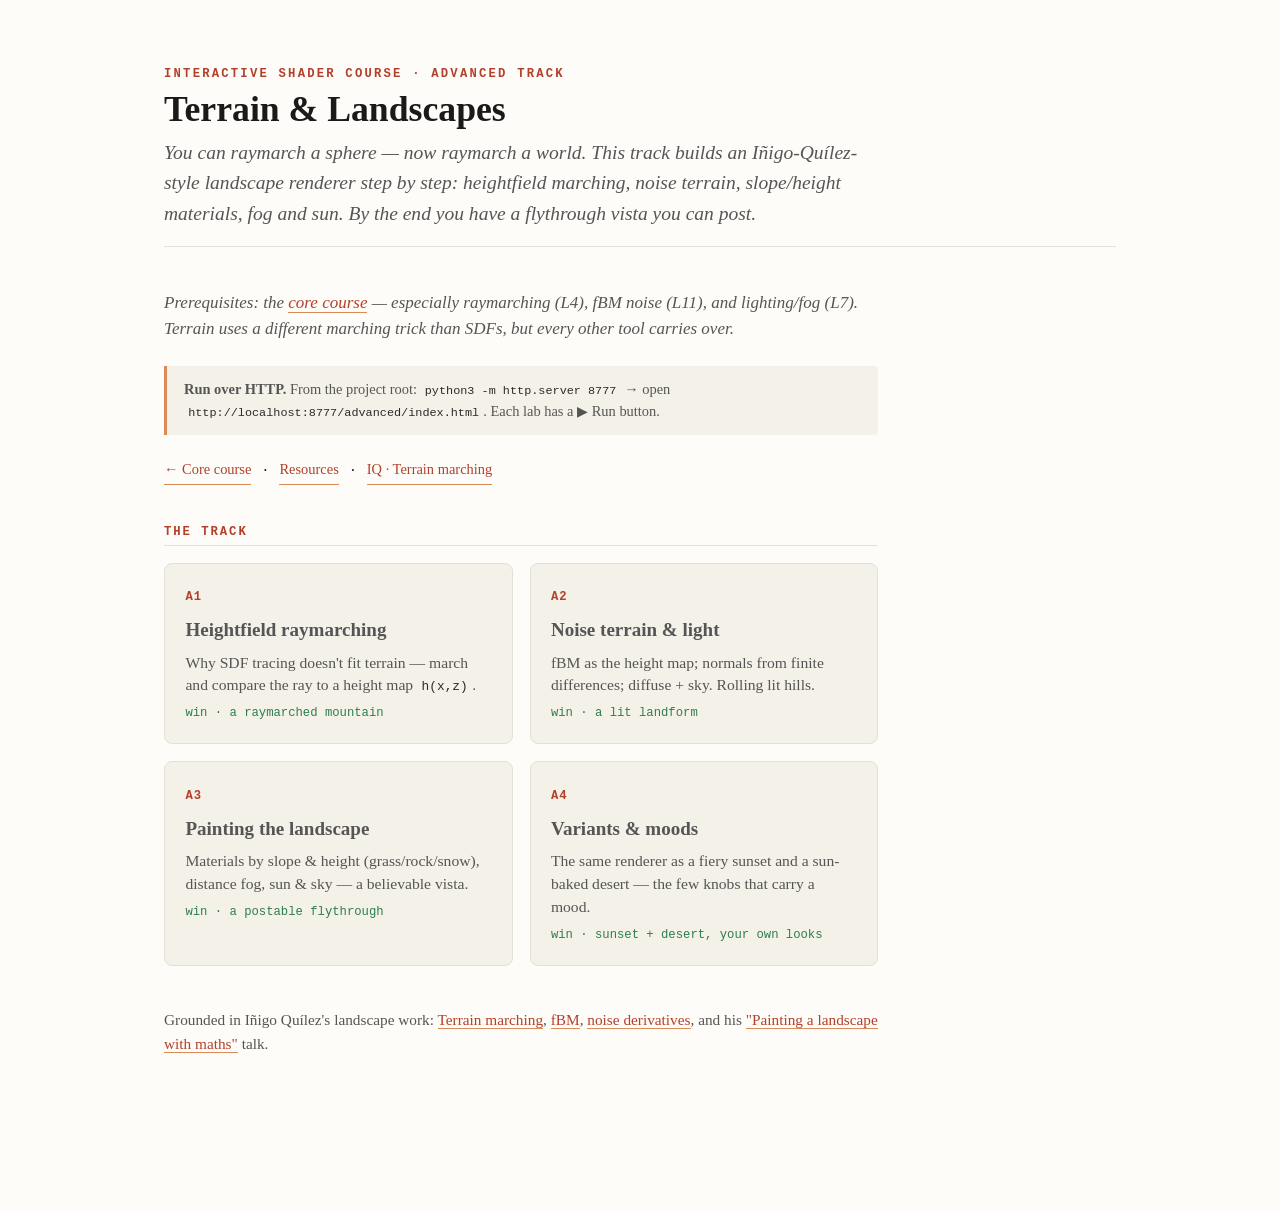
==== advanced/index.html @ 478e91cb "Advanced raymarching track: terrain & landscapes (A1–A4, live WebGL labs)" ====
<!doctype html>
<html lang="en">
<head>
<meta charset="utf-8">
<meta name="viewport" content="width=device-width,initial-scale=1">
<title>Advanced — Terrain &amp; Landscapes</title>
<link rel="stylesheet" href="../assets/lesson.css">
<style>
  body { max-width: 60rem; }
  .group-label { font: 600 0.72rem/1 ui-monospace, monospace; letter-spacing: 0.16em; text-transform: uppercase;
    color: var(--accent); margin: 2.4rem 0 1rem; padding-bottom: 0.4rem; border-bottom: 1px solid var(--rule); }
  .cards { display: grid; grid-template-columns: 1fr 1fr; gap: 1rem; max-width: none; }
  @media (max-width: 680px){ .cards { grid-template-columns: 1fr; } }
  .card { display: block; border: 1px solid var(--rule); border-radius: 8px; padding: 1.1rem 1.2rem;
    background: var(--code-bg); text-decoration: none; color: var(--ink); transition: border-color .12s, transform .12s; }
  .card:hover { border-color: var(--accent); transform: translateY(-2px); }
  .card .n { font: 700 0.72rem/1 ui-monospace, monospace; color: var(--accent); letter-spacing: 0.08em; }
  .card h3 { margin: 0.4rem 0; font-size: 1.12rem; }
  .card p { margin: 0; font-size: 0.92rem; color: var(--ink-soft); line-height: 1.45; }
  .card .win { display:inline-block; margin-top:0.6rem; font: 0.72rem/1 ui-monospace,monospace; color: var(--ok); }
  .runhint { font-size:0.85rem; color:var(--ink-soft); background:var(--code-bg); border-left:3px solid var(--accent-dim);
    padding:0.7rem 1rem; border-radius:0 4px 4px 0; margin:1.4rem 0; max-width:44rem; }
  .docs { display:flex; flex-wrap:wrap; gap:0.7rem; margin-top:1rem; } .docs a { font-size:0.85rem; }
  code { font-size:0.82em; }
</style>
</head>
<body>

<header class="masthead">
  <p class="kicker">Interactive Shader Course · Advanced Track</p>
  <h1>Terrain &amp; Landscapes</h1>
  <p class="standfirst">You can raymarch a sphere — now raymarch a <em>world</em>. This track builds an
  Iñigo-Quílez-style landscape renderer step by step: heightfield marching, noise terrain, slope/height
  materials, fog and sun. By the end you have a flythrough vista you can post.</p>
</header>

<main>

<p style="max-width:44rem;color:var(--ink-soft);font-style:italic">
  Prerequisites: the <a href="https://franpiaggio.github.io/interactive-shader-course/">core course</a> — especially raymarching (L4), fBM noise
  (L11), and lighting/fog (L7). Terrain uses a different marching trick than SDFs, but every other tool
  carries over.</p>

<div class="runhint">
  <strong>Run over HTTP.</strong> From the project root: <code>python3 -m http.server 8777</code> →
  open <code>http://localhost:8777/advanced/index.html</code>. Each lab has a ▶ Run button.
</div>

<div class="docs">
  <a href="https://franpiaggio.github.io/interactive-shader-course/">← Core course</a> ·
  <a href="https://github.com/franpiaggio/interactive-shader-course/blob/main/RESOURCES.md">Resources</a> ·
  <a href="https://iquilezles.org/articles/terrainmarching/">IQ · Terrain marching</a>
</div>

<div class="group-label">The track</div>
<div class="cards">
  <a class="card" href="a1-heightfield-raymarching.html">
    <span class="n">A1</span>
    <h3>Heightfield raymarching</h3>
    <p>Why SDF tracing doesn't fit terrain — march and compare the ray to a height map <code>h(x,z)</code>.</p>
    <span class="win">win · a raymarched mountain</span>
  </a>
  <a class="card" href="a2-noise-terrain-and-light.html">
    <span class="n">A2</span>
    <h3>Noise terrain &amp; light</h3>
    <p>fBM as the height map; normals from finite differences; diffuse + sky. Rolling lit hills.</p>
    <span class="win">win · a lit landform</span>
  </a>
  <a class="card" href="a3-painting-the-landscape.html">
    <span class="n">A3</span>
    <h3>Painting the landscape</h3>
    <p>Materials by slope &amp; height (grass/rock/snow), distance fog, sun &amp; sky — a believable vista.</p>
    <span class="win">win · a postable flythrough</span>
  </a>
  <a class="card" href="a4-variants-and-moods.html">
    <span class="n">A4</span>
    <h3>Variants &amp; moods</h3>
    <p>The same renderer as a fiery sunset and a sun-baked desert — the few knobs that carry a mood.</p>
    <span class="win">win · sunset + desert, your own looks</span>
  </a>
</div>

<p style="margin-top:2.5rem;color:var(--ink-soft);font-size:0.9rem">
  Grounded in Iñigo Quílez's landscape work: <a href="https://iquilezles.org/articles/terrainmarching/">Terrain marching</a>,
  <a href="https://iquilezles.org/articles/fbm/">fBM</a>,
  <a href="https://iquilezles.org/articles/morenoise/">noise derivatives</a>, and his
  <a href="https://www.youtube.com/watch?v=BFld4EBO2RE">"Painting a landscape with maths"</a> talk.</p>

</main>
</body>
</html>
---- assets/lesson.css ----
/* ============================================================
   Shared lesson stylesheet — Raymarching for Creative Art
   Tufte-inspired: readable measure, generous margins, sidenotes.
   Used by every lesson + reference doc so the course feels like one book.
   ============================================================ */

:root {
  --ink:        #1a1a1a;
  --ink-soft:   #555;
  --paper:      #fdfcf8;
  --rule:       #e3e0d6;
  --accent:     #b3402a;   /* terracotta — links, highlights */
  --accent-dim: #d98b58;
  --code-bg:    #f4f1e8;
  --code-ink:   #2b2b2b;
  --ok:         #2e7d4f;
  --warn:       #b3402a;
  --measure:    42rem;     /* main text column */
}

@media (prefers-color-scheme: dark) {
  :root {
    --ink:#e8e6df; --ink-soft:#a8a49a; --paper:#15140f; --rule:#33312a;
    --accent:#e6885f; --accent-dim:#b3402a; --code-bg:#1e1d18; --code-ink:#e0ddd2;
  }
}

* { box-sizing: border-box; }

html { font-size: 17px; }

body {
  margin: 0 auto;
  padding: 4rem 2rem 8rem;
  max-width: 58rem;
  background: var(--paper);
  color: var(--ink);
  font-family: Georgia, Cambria, "Times New Roman", serif;
  line-height: 1.55;
  -webkit-font-smoothing: antialiased;
  text-rendering: optimizeLegibility;
}

/* ---- masthead ---- */
.masthead { border-bottom: 1px solid var(--rule); padding-bottom: 1rem; margin-bottom: 2.5rem; }
.kicker {
  font: 600 0.72rem/1 ui-monospace, "SF Mono", Menlo, monospace;
  letter-spacing: 0.18em; text-transform: uppercase; color: var(--accent);
  margin: 0 0 0.6rem;
}
.masthead h1 { font-size: 2.1rem; line-height: 1.1; margin: 0 0 0.5rem; font-weight: 700; }
.masthead .standfirst { color: var(--ink-soft); font-size: 1.15rem; font-style: italic; margin: 0; max-width: var(--measure); }

/* ---- prose ---- */
main, .prose { max-width: var(--measure); }
h2 { font-size: 1.4rem; margin: 2.8rem 0 0.8rem; font-weight: 700; }
h3 { font-size: 1.1rem; margin: 1.8rem 0 0.5rem; font-weight: 700; color: var(--ink-soft); }
p  { margin: 0 0 1rem; }
a  { color: var(--accent); text-decoration: none; border-bottom: 1px solid var(--accent-dim); }
a:hover { background: var(--accent); color: var(--paper); }
strong { font-weight: 700; }
em { font-style: italic; }

ul, ol { max-width: var(--measure); padding-left: 1.3rem; }
li { margin: 0.3rem 0; }

/* ---- callouts ---- */
.note, .goal, .try, .pitfall {
  border-left: 3px solid var(--accent-dim);
  background: var(--code-bg);
  padding: 0.8rem 1.1rem;
  margin: 1.4rem 0;
  border-radius: 0 4px 4px 0;
  max-width: var(--measure);
}
.note   { border-color: #6b8cae; }
.goal   { border-color: var(--ok); }
.try    { border-color: var(--accent); }
.pitfall{ border-color: var(--warn); }
.note .label, .goal .label, .try .label, .pitfall .label {
  display:block; font: 600 0.7rem/1 ui-monospace, monospace; letter-spacing:0.12em;
  text-transform: uppercase; margin-bottom: 0.4rem; color: var(--ink-soft);
}

/* ---- code ---- */
code {
  font-family: ui-monospace, "SF Mono", Menlo, Consolas, monospace;
  font-size: 0.88em; background: var(--code-bg); color: var(--code-ink);
  padding: 0.1em 0.35em; border-radius: 3px;
}
pre {
  background: var(--code-bg); color: var(--code-ink);
  padding: 1rem 1.1rem; border-radius: 6px; overflow-x: auto;
  font-size: 0.82rem; line-height: 1.5; border: 1px solid var(--rule);
  max-width: var(--measure);
}
pre code { background: none; padding: 0; font-size: inherit; }

/* ---- shader lab (live canvas + editor) ---- */
.shader-lab {
  margin: 1.6rem 0;
  border: 1px solid var(--rule); border-radius: 8px; overflow: hidden;
  background: #000; max-width: var(--measure);
}
/* lazy "Run" poster */
.shader-lab .lab-poster {
  display: flex; flex-direction: column; align-items: center; justify-content: center; gap: 0.8rem;
  background: radial-gradient(circle at 50% 40%, #1c2436, #0c0f17);
  color: #cdd6e6;
}
.shader-lab .lab-run {
  cursor: pointer; background: var(--accent); color: #fff; border: none;
  border-radius: 999px; padding: 0.7rem 1.6rem; font: 600 0.95rem/1 ui-monospace, monospace;
  letter-spacing: 0.03em; box-shadow: 0 4px 16px rgba(0,0,0,.35); transition: transform .1s, background .12s;
}
.shader-lab .lab-run:hover { background: var(--accent-dim); transform: translateY(-1px); }
.shader-lab .lab-poster-hint { font: 0.72rem/1 ui-monospace, monospace; color: #7e8aa3; letter-spacing: 0.05em; }

.shader-lab .lab-stage { position: relative; }
.shader-lab canvas { display: block; width: 100%; background:#000; cursor: crosshair; }

/* inspector read-out overlay */
.shader-lab .lab-readout {
  position: absolute; left: 0; right: 0; bottom: 0;
  font: 0.72rem/1.5 ui-monospace, monospace; color: #e8e6df;
  background: linear-gradient(transparent, rgba(0,0,0,0.78) 45%);
  padding: 1.4rem 0.8rem 0.5rem; pointer-events: none;
}
.shader-lab .lab-readout b { color: #ffd9a0; font-weight: 700; }
.shader-lab .lab-readout i.sw {
  display:inline-block; width:0.85em; height:0.85em; border-radius:2px;
  border:1px solid rgba(255,255,255,.5); vertical-align:-1px; margin-left:0.3em;
}

/* uniform sliders */
.shader-lab .lab-uniforms { padding: 0.6rem 1rem; background: #1c1b15; border-top: 1px solid var(--rule); }
.shader-lab .uni-row { display:flex; align-items:center; gap:0.7rem; margin:0.25rem 0;
  font: 0.74rem/1 ui-monospace, monospace; color:#cfc8b4; }
.shader-lab .uni-name { flex: 0 0 8.5em; }
.shader-lab .uni-row input[type=range] { flex: 1; accent-color: var(--accent); }
.shader-lab .uni-val { flex: 0 0 3em; text-align:right; color:#ffd9a0; }

/* auto-graded challenges */
.shader-lab .lab-challenges { padding: 0.5rem 1rem 0.8rem; background:#16150f; border-top:1px solid var(--rule); }
.shader-lab .chal { display:flex; align-items:flex-start; gap:0.6rem; margin:0.45rem 0;
  font: 0.8rem/1.45 Georgia, serif; color:#d8d4c8; }
.shader-lab .chal-mark { flex:0 0 1.1em; font-family:ui-monospace,monospace; color:#8a857a; }
.shader-lab .chal.pass .chal-mark { color:#7fd99b; }
.shader-lab .chal.fail .chal-mark { color:#e6885f; }
.shader-lab .chal-text { flex:1; }
.shader-lab .chal-text code { background:#2a281f; color:#e6c98a; }
.shader-lab .chal-btn {
  flex:0 0 auto; cursor:pointer; background:var(--accent); color:#fff; border:none;
  border-radius:4px; padding:0.25rem 0.7rem; font:0.72rem/1 ui-monospace,monospace;
}
.shader-lab .chal-btn:hover { background:var(--accent-dim); }
.shader-lab .chal-btn:disabled { opacity:0.5; cursor:default; }

.shader-lab .lab-editor {
  width: 100%; border: none; border-top: 1px solid var(--rule);
  background: #14130f; color: #d6e9c0;
  font-family: ui-monospace, "SF Mono", Menlo, monospace;
  font-size: 0.78rem; line-height: 1.45; padding: 0.8rem 1rem;
  resize: vertical; tab-size: 4; outline: none;
}
.shader-lab .lab-status {
  font: 0.72rem/1.4 ui-monospace, monospace; padding: 0.4rem 1rem;
  background: #1c1b15; color: #8fae6b; white-space: pre-wrap;
}
.shader-lab .lab-status.err { color: #e6885f; }

/* ---- quiz ---- */
.quiz { max-width: var(--measure); margin: 1.6rem 0; }
.quiz .q { font-weight: 700; margin-bottom: 0.7rem; }
.quiz .opt {
  display:block; width:100%; text-align:left; cursor:pointer;
  background: var(--code-bg); border:1px solid var(--rule); color:var(--ink);
  padding:0.6rem 0.9rem; margin:0.35rem 0; border-radius:5px;
  font-family: inherit; font-size: 0.95rem; transition: background .12s;
}
.quiz .opt:hover { border-color: var(--accent-dim); }
.quiz .opt.correct { background:#dff0e4; border-color:var(--ok); color:#194d31; }
.quiz .opt.wrong   { background:#f6e0da; border-color:var(--warn); color:#7a241a; }
.quiz .fb { margin-top:0.6rem; font-style:italic; color:var(--ink-soft); min-height:1.2em; }
@media (prefers-color-scheme: dark) {
  .quiz .opt.correct { background:#16331f; color:#9fe0b5; }
  .quiz .opt.wrong   { background:#3a1b15; color:#e6a08a; }
}

/* ---- sticky top nav (cloned from footer by quiz.js) ---- */
.topbar {
  position: sticky; top: 0; z-index: 20; margin: -4rem 0 2.5rem; padding: 0.7rem 0;
  display: flex; justify-content: space-between; align-items: center; gap: 1rem;
  background: var(--paper); border-bottom: 1px solid var(--rule);
  font: 0.82rem/1.2 ui-monospace, monospace; max-width: var(--measure);
}
.topbar a { white-space: nowrap; }
@media print { .topbar { display: none; } }

/* ---- footer nav ---- */
.lesson-nav {
  margin-top: 4rem; padding-top: 1.2rem; border-top: 1px solid var(--rule);
  display:flex; justify-content:space-between; gap:1rem; font-size:0.9rem;
  max-width: var(--measure);
}
.ask {
  margin-top: 2.5rem; padding: 1rem 1.2rem; border:1px dashed var(--accent-dim);
  border-radius:6px; background:var(--code-bg); font-size:0.95rem; max-width:var(--measure);
}
.ask .label { font-weight:700; color:var(--accent); }

/* ---- source citation ---- */
.source {
  margin-top: 2rem; padding: 1rem 1.2rem; border-left:3px solid var(--ok);
  background: var(--code-bg); border-radius:0 4px 4px 0; max-width: var(--measure);
}
.source .label { font:600 0.7rem/1 ui-monospace,monospace; letter-spacing:0.12em;
  text-transform:uppercase; color:var(--ok); display:block; margin-bottom:0.3rem; }

/* ---- print ---- */
@media print {
  body { background:#fff; color:#000; padding:1rem; max-width:none; }
  .shader-lab .lab-editor, .lab-status { display:none; }
  a { color:#000; border:none; }
  .ask, .lesson-nav { display:none; }
}
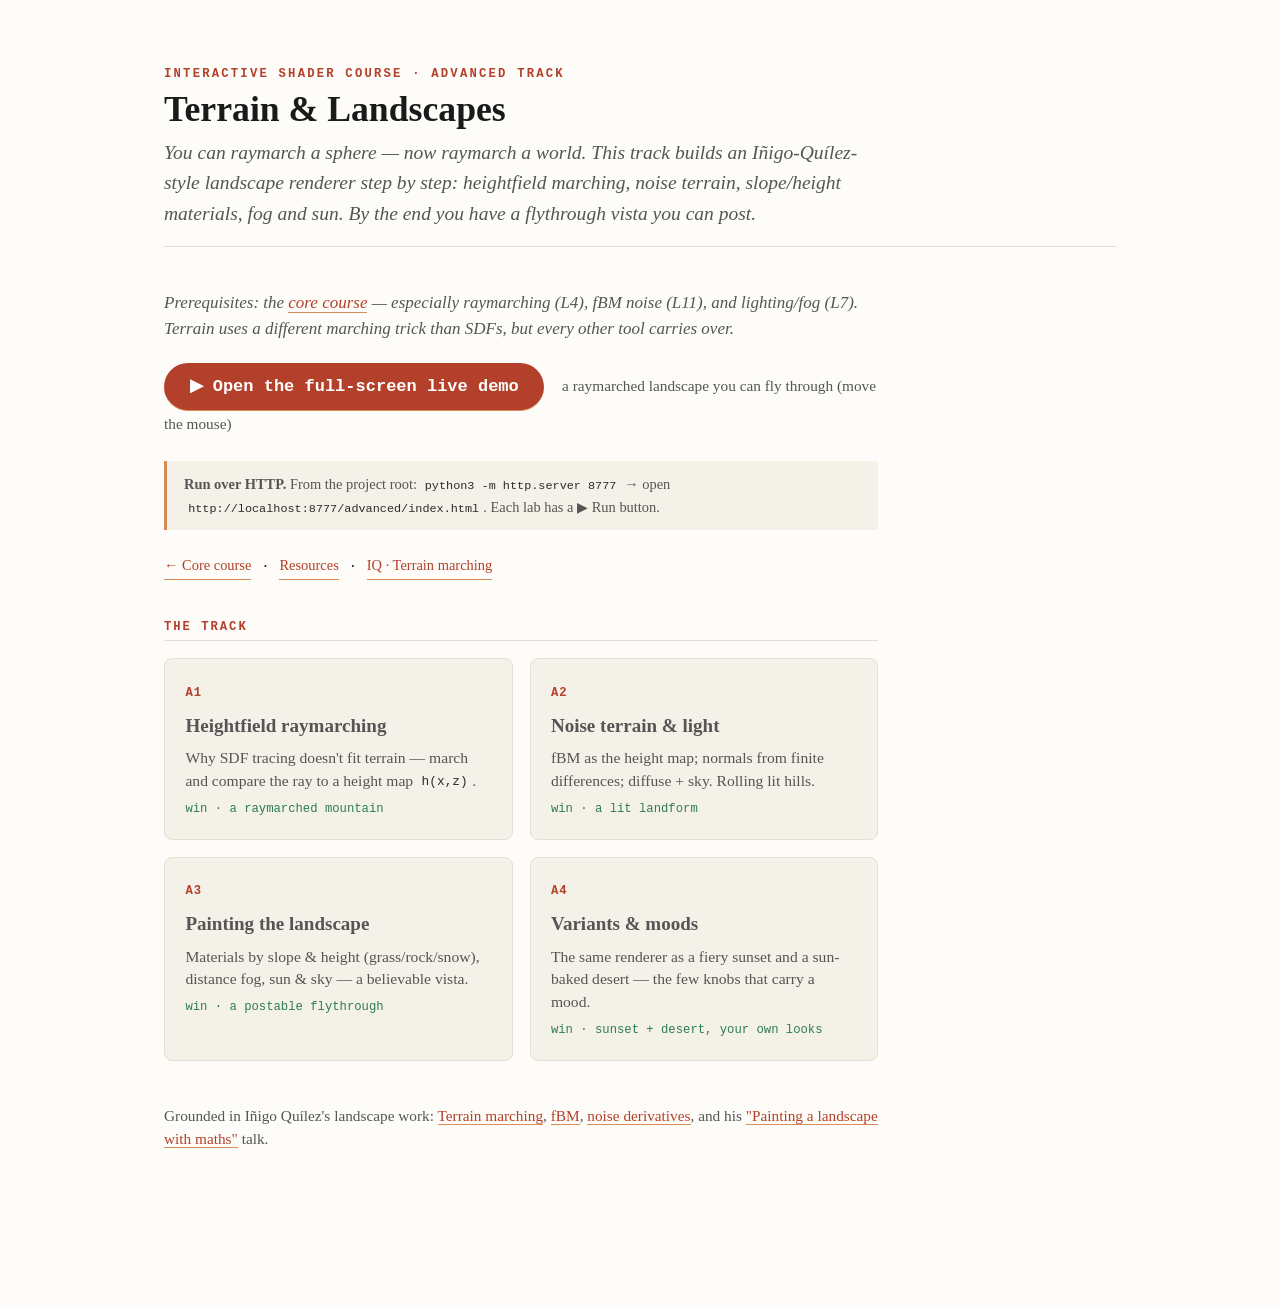
==== commit 84d5d7c4: "Add full-screen interactive terrain demo + link from learning path" ====
--- a/advanced/index.html
+++ b/advanced/index.html
@@ -40,6 +40,13 @@
   Prerequisites: the <a href="https://franpiaggio.github.io/interactive-shader-course/">core course</a> — especially raymarching (L4), fBM noise
   (L11), and lighting/fog (L7). Terrain uses a different marching trick than SDFs, but every other tool
   carries over.</p>
+
+<p style="margin:1.2rem 0;">
+  <a href="../demo/terrain.html" style="display:inline-block;background:var(--accent);color:#fff;
+    text-decoration:none;font:700 1rem/1 ui-monospace,monospace;padding:0.9rem 1.5rem;border-radius:999px;">
+    ▶ Open the full-screen live demo</a>
+  <span style="color:var(--ink-soft);font-size:0.9rem;margin-left:0.8rem;">a raymarched landscape you can fly through (move the mouse)</span>
+</p>
 
 <div class="runhint">
   <strong>Run over HTTP.</strong> From the project root: <code>python3 -m http.server 8777</code> →
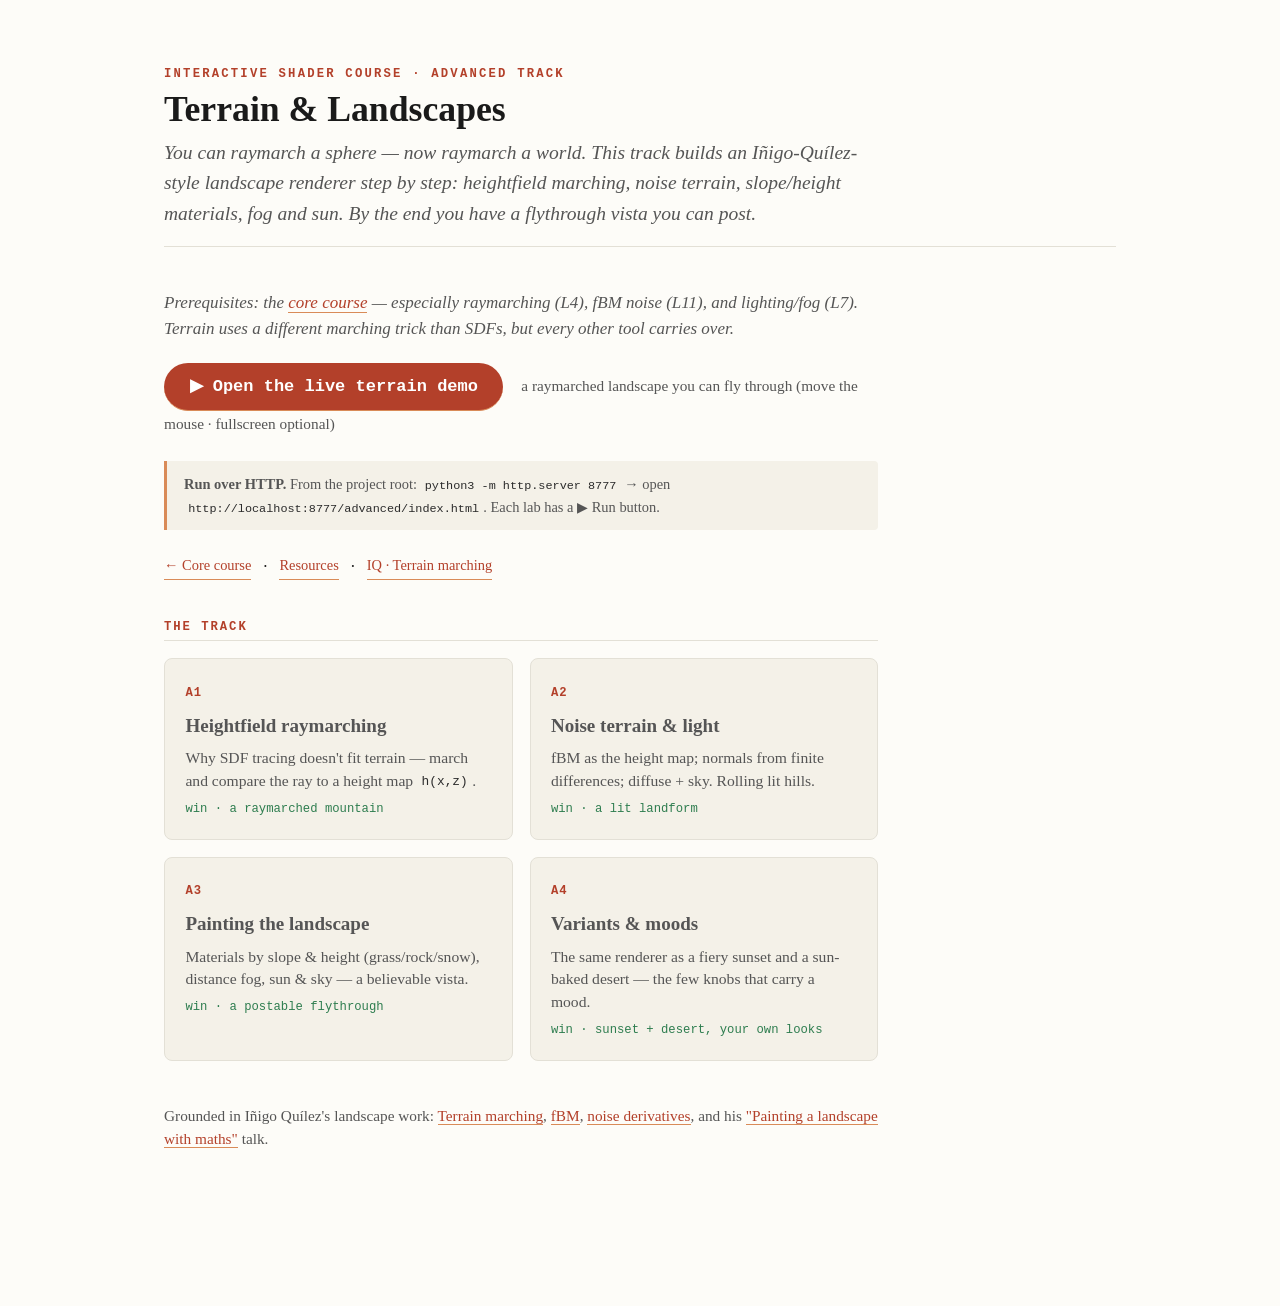
==== commit 59fb4459: "Demo: fixed 640² square render for guaranteed-smooth performance" ====
--- a/advanced/index.html
+++ b/advanced/index.html
@@ -44,8 +44,8 @@
 <p style="margin:1.2rem 0;">
   <a href="../demo/terrain.html" style="display:inline-block;background:var(--accent);color:#fff;
     text-decoration:none;font:700 1rem/1 ui-monospace,monospace;padding:0.9rem 1.5rem;border-radius:999px;">
-    ▶ Open the full-screen live demo</a>
-  <span style="color:var(--ink-soft);font-size:0.9rem;margin-left:0.8rem;">a raymarched landscape you can fly through (move the mouse)</span>
+    ▶ Open the live terrain demo</a>
+  <span style="color:var(--ink-soft);font-size:0.9rem;margin-left:0.8rem;">a raymarched landscape you can fly through (move the mouse · fullscreen optional)</span>
 </p>
 
 <div class="runhint">
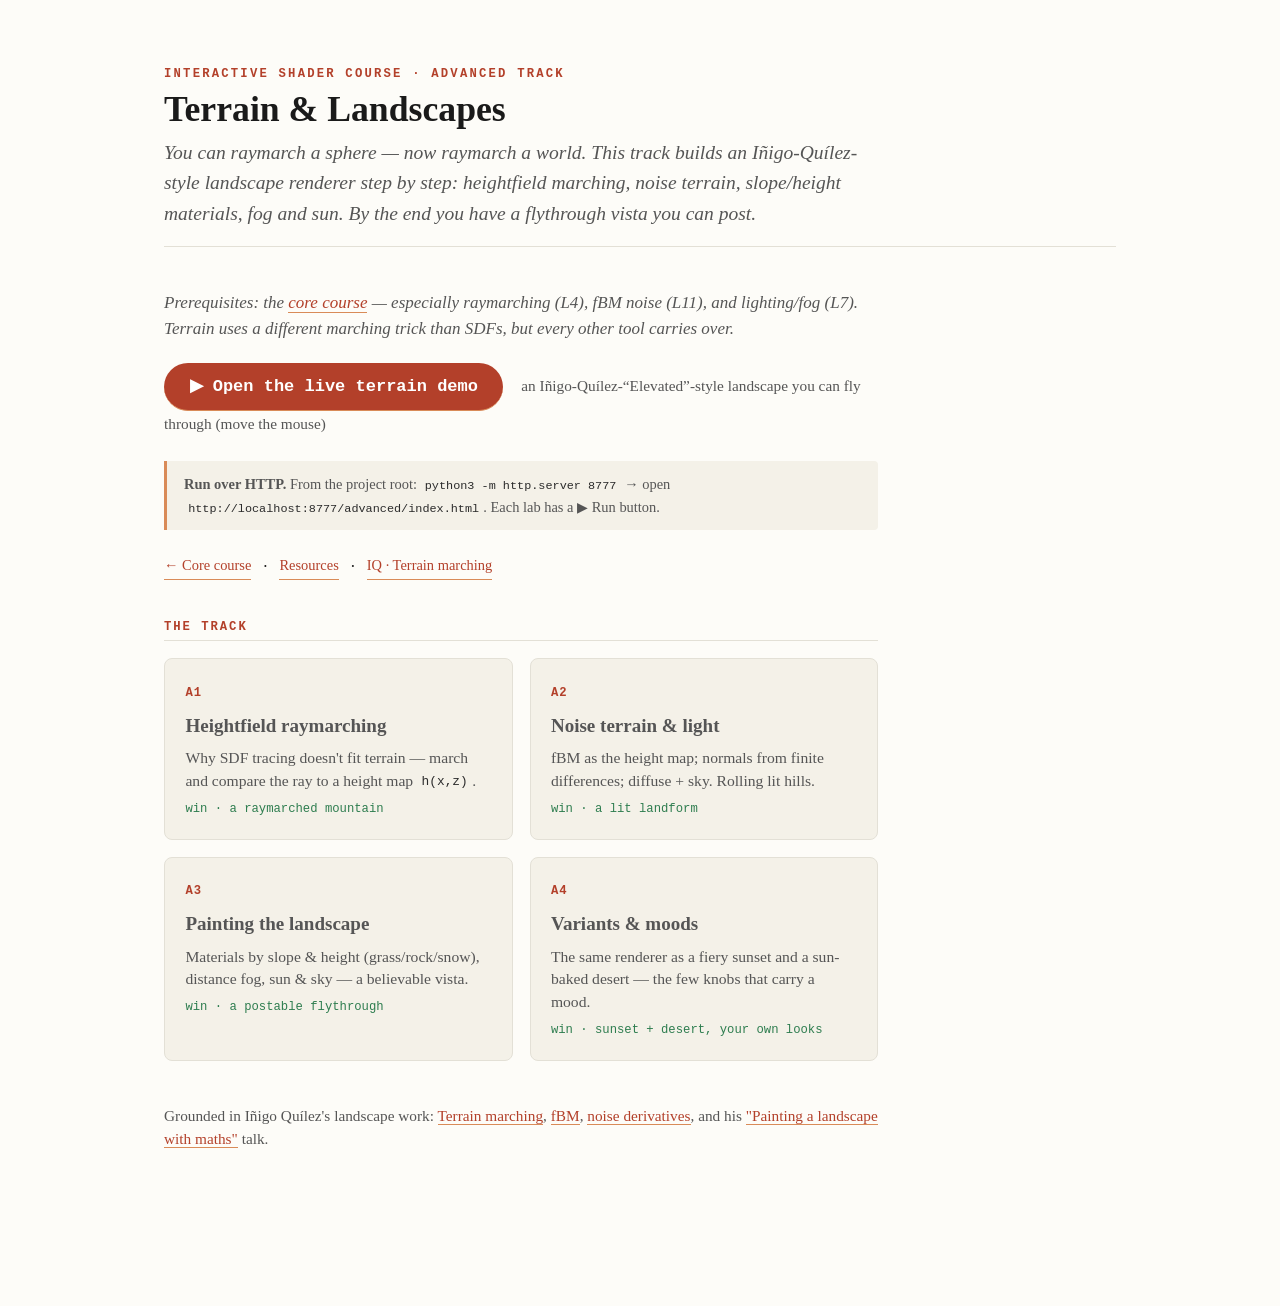
==== commit edc306e1: "Add 'Elevated'-style terrain demo (credit: Iñigo Quílez), link from path + README" ====
--- a/advanced/index.html
+++ b/advanced/index.html
@@ -42,10 +42,10 @@
   carries over.</p>
 
 <p style="margin:1.2rem 0;">
-  <a href="../demo/terrain.html" style="display:inline-block;background:var(--accent);color:#fff;
+  <a href="../demo/elevated.html" style="display:inline-block;background:var(--accent);color:#fff;
     text-decoration:none;font:700 1rem/1 ui-monospace,monospace;padding:0.9rem 1.5rem;border-radius:999px;">
     ▶ Open the live terrain demo</a>
-  <span style="color:var(--ink-soft);font-size:0.9rem;margin-left:0.8rem;">a raymarched landscape you can fly through (move the mouse · fullscreen optional)</span>
+  <span style="color:var(--ink-soft);font-size:0.9rem;margin-left:0.8rem;">an Iñigo-Quílez-“Elevated”-style landscape you can fly through (move the mouse)</span>
 </p>
 
 <div class="runhint">
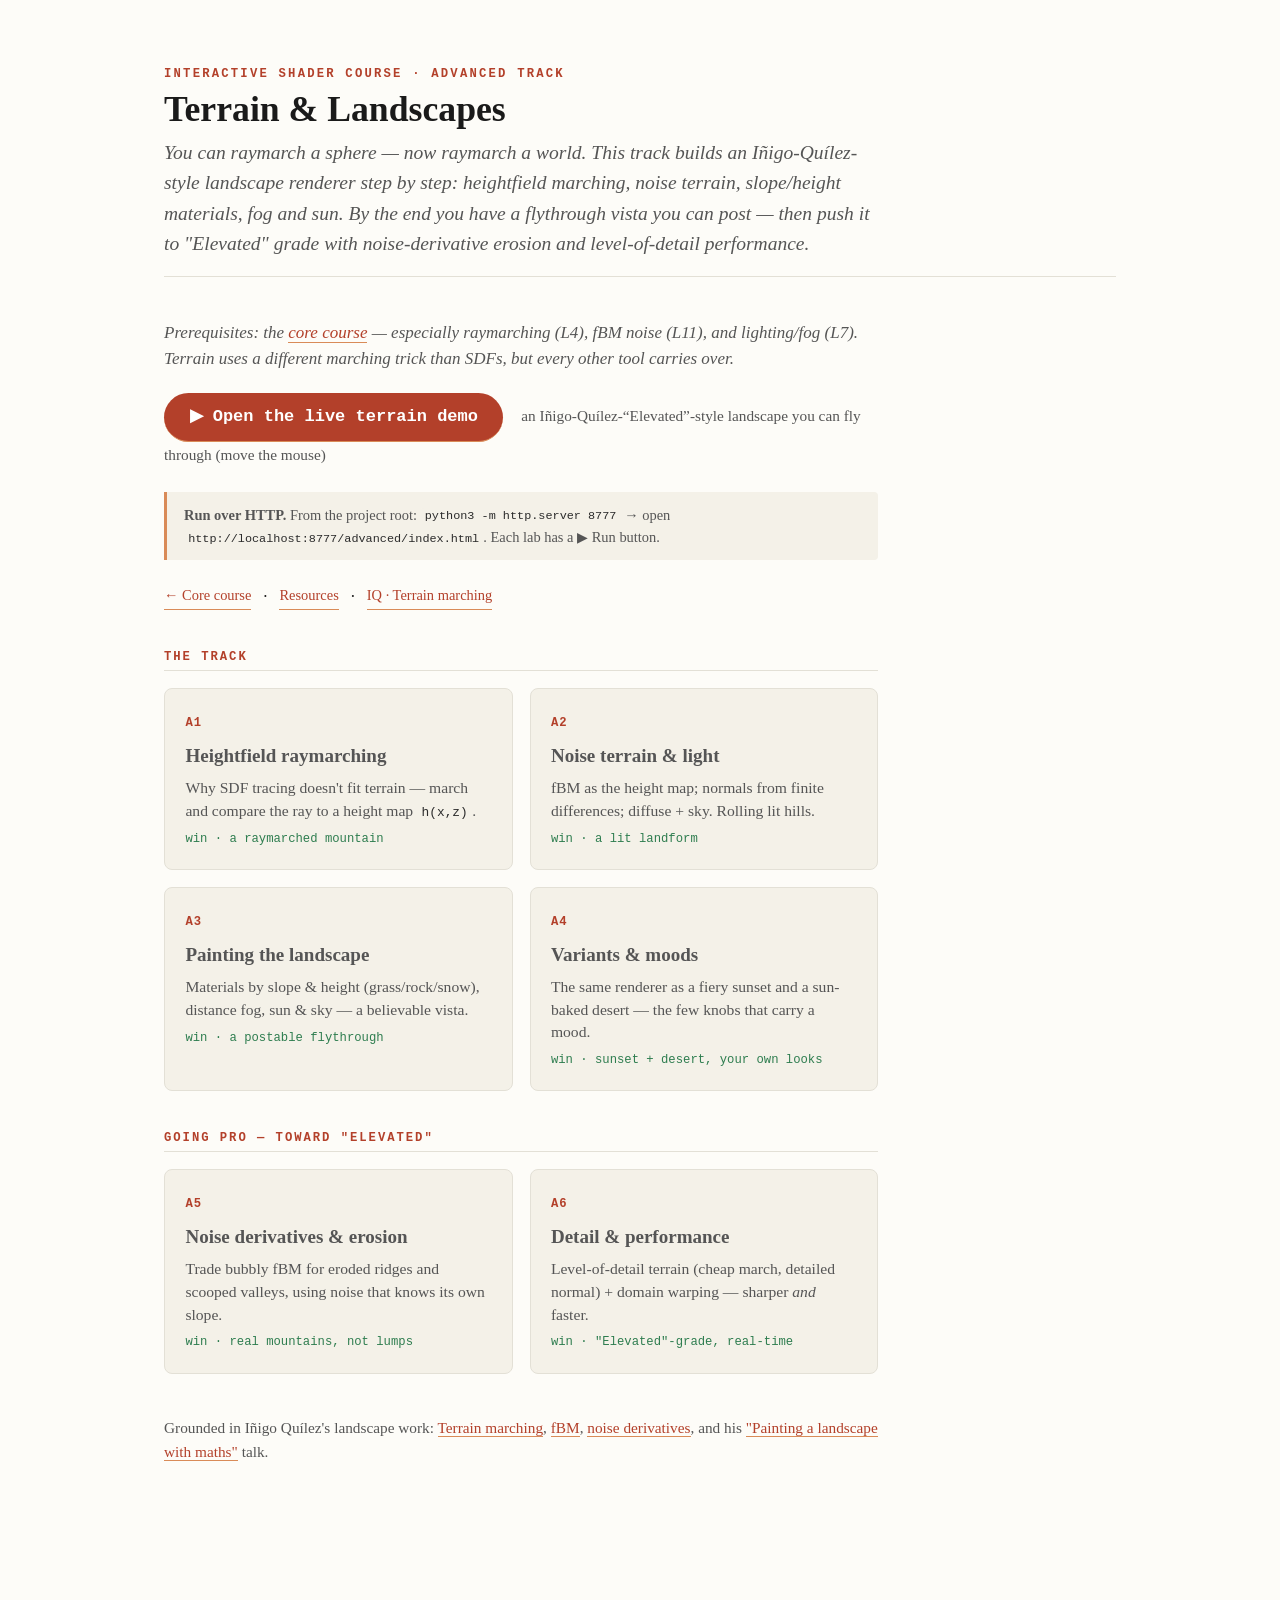
==== commit e49d00a6: "Add advanced A5 (erosion/derivatives) + A6 (detail & performance); update A4/index/demo" ====
--- a/advanced/index.html
+++ b/advanced/index.html
@@ -31,7 +31,8 @@
   <h1>Terrain &amp; Landscapes</h1>
   <p class="standfirst">You can raymarch a sphere — now raymarch a <em>world</em>. This track builds an
   Iñigo-Quílez-style landscape renderer step by step: heightfield marching, noise terrain, slope/height
-  materials, fog and sun. By the end you have a flythrough vista you can post.</p>
+  materials, fog and sun. By the end you have a flythrough vista you can post — then push it to
+  "Elevated" grade with noise-derivative erosion and level-of-detail performance.</p>
 </header>
 
 <main>
@@ -87,6 +88,22 @@
   </a>
 </div>
 
+<div class="group-label">Going pro — toward "Elevated"</div>
+<div class="cards">
+  <a class="card" href="a5-erosion-and-derivatives.html">
+    <span class="n">A5</span>
+    <h3>Noise derivatives &amp; erosion</h3>
+    <p>Trade bubbly fBM for eroded ridges and scooped valleys, using noise that knows its own slope.</p>
+    <span class="win">win · real mountains, not lumps</span>
+  </a>
+  <a class="card" href="a6-detail-and-performance.html">
+    <span class="n">A6</span>
+    <h3>Detail &amp; performance</h3>
+    <p>Level-of-detail terrain (cheap march, detailed normal) + domain warping — sharper <em>and</em> faster.</p>
+    <span class="win">win · "Elevated"-grade, real-time</span>
+  </a>
+</div>
+
 <p style="margin-top:2.5rem;color:var(--ink-soft);font-size:0.9rem">
   Grounded in Iñigo Quílez's landscape work: <a href="https://iquilezles.org/articles/terrainmarching/">Terrain marching</a>,
   <a href="https://iquilezles.org/articles/fbm/">fBM</a>,
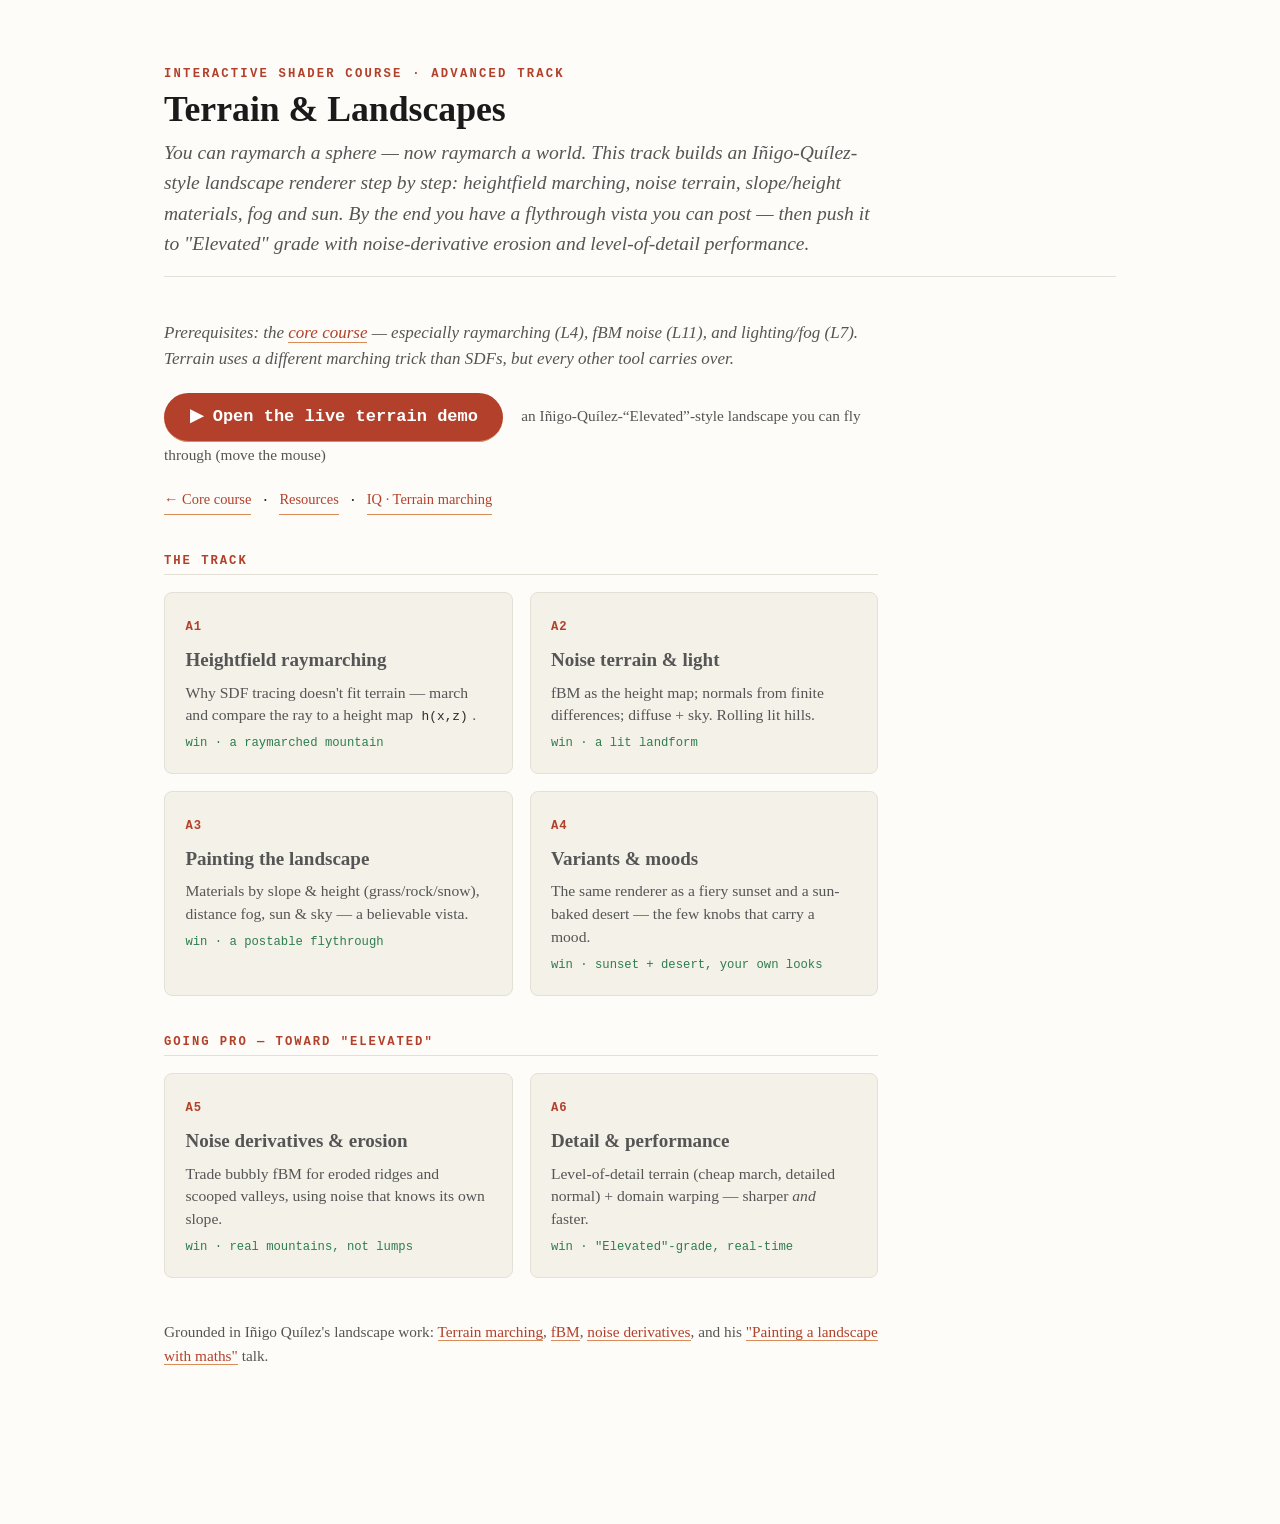
==== commit c4b75da2: "advanced index: remove 'Run over HTTP' hint (irrelevant on the hosted site)" ====
--- a/advanced/index.html
+++ b/advanced/index.html
@@ -48,11 +48,6 @@
     ▶ Open the live terrain demo</a>
   <span style="color:var(--ink-soft);font-size:0.9rem;margin-left:0.8rem;">an Iñigo-Quílez-“Elevated”-style landscape you can fly through (move the mouse)</span>
 </p>
-
-<div class="runhint">
-  <strong>Run over HTTP.</strong> From the project root: <code>python3 -m http.server 8777</code> →
-  open <code>http://localhost:8777/advanced/index.html</code>. Each lab has a ▶ Run button.
-</div>
 
 <div class="docs">
   <a href="https://franpiaggio.github.io/interactive-shader-course/">← Core course</a> ·
